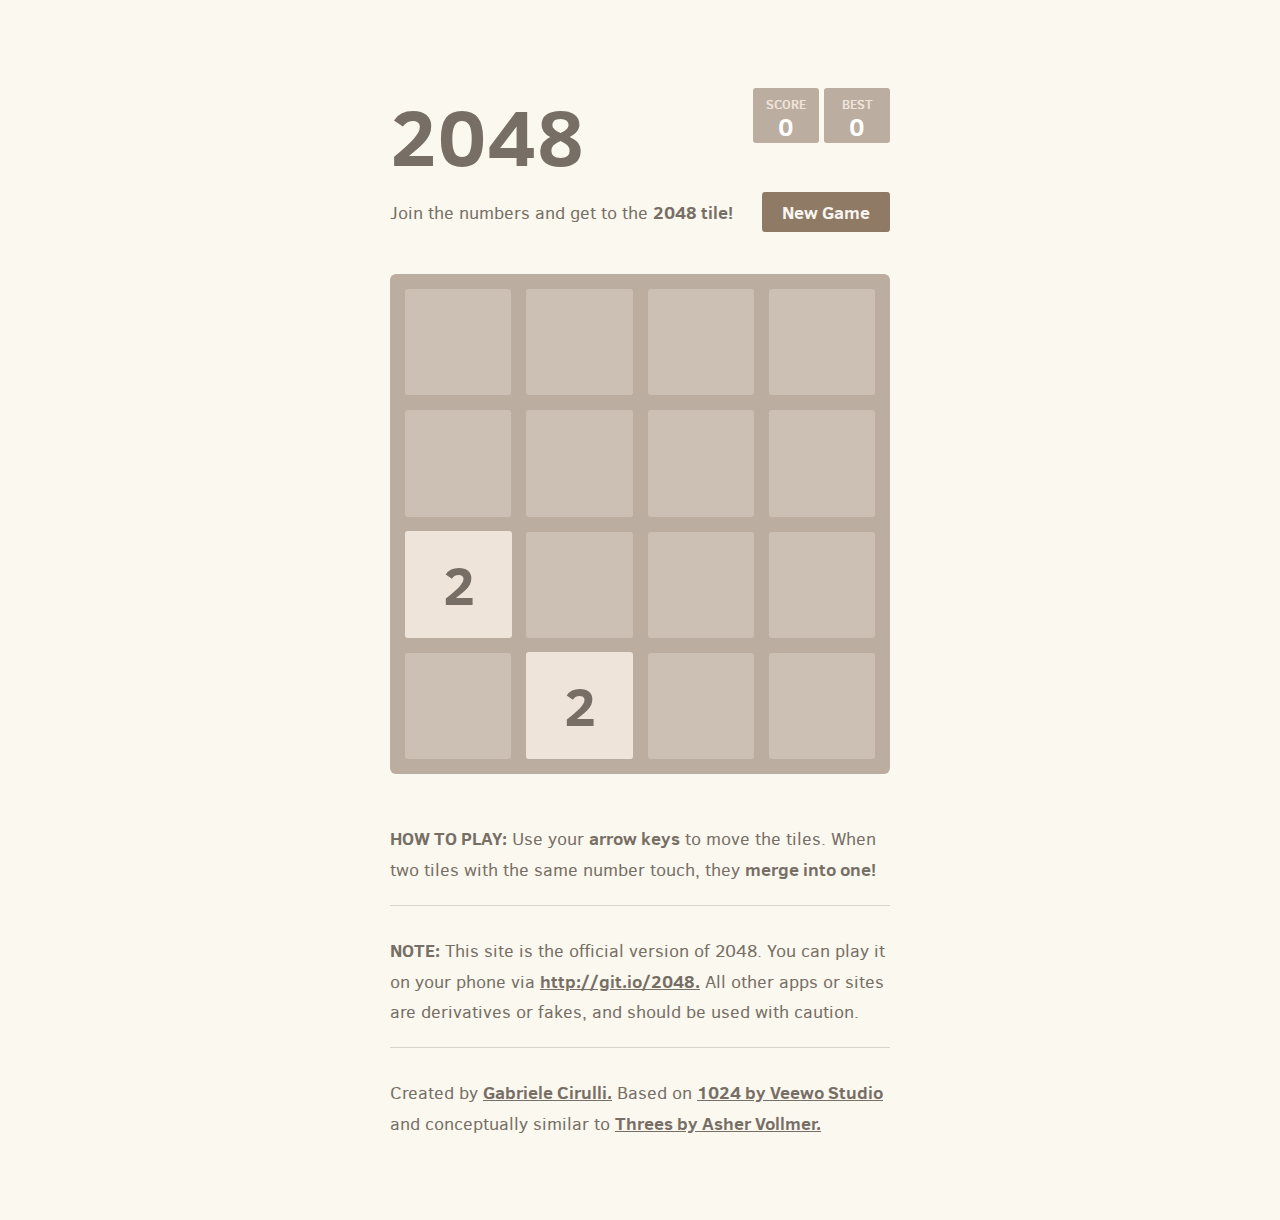
==== 2048.html @ 44112d47 "2048" ====
<!DOCTYPE html>
<html>
<head>
  <meta charset="utf-8">
  <title>2048</title>

  <link href="style/main.css" rel="stylesheet" type="text/css">
  <link rel="shortcut icon" href="favicon.ico">
  <link rel="apple-touch-icon" href="meta/apple-touch-icon.png">
  <link rel="apple-touch-startup-image" href="meta/apple-touch-startup-image-640x1096.png" media="(device-width: 320px) and (device-height: 568px) and (-webkit-device-pixel-ratio: 2)"> <!-- iPhone 5+ -->
  <link rel="apple-touch-startup-image" href="meta/apple-touch-startup-image-640x920.png"  media="(device-width: 320px) and (device-height: 480px) and (-webkit-device-pixel-ratio: 2)"> <!-- iPhone, retina -->
  <meta name="apple-mobile-web-app-capable" content="yes">
  <meta name="apple-mobile-web-app-status-bar-style" content="black">

  <meta name="HandheldFriendly" content="True">
  <meta name="MobileOptimized" content="320">
  <meta name="viewport" content="width=device-width, target-densitydpi=160dpi, initial-scale=1.0, maximum-scale=1, user-scalable=no, minimal-ui">
</head>
<body>
  <div class="container">
    <div class="heading">
      <h1 class="title">2048</h1>
      <div class="scores-container">
        <div class="score-container">0</div>
        <div class="best-container">0</div>
      </div>
    </div>

    <div class="above-game">
      <p class="game-intro">Join the numbers and get to the <strong>2048 tile!</strong></p>
      <a class="restart-button">New Game</a>
    </div>

    <div class="game-container">
      <div class="game-message">
        <p></p>
        <div class="lower">
	        <a class="keep-playing-button">Keep going</a>
          <a class="retry-button">Try again</a>
        </div>
      </div>

      <div class="grid-container">
        <div class="grid-row">
          <div class="grid-cell"></div>
          <div class="grid-cell"></div>
          <div class="grid-cell"></div>
          <div class="grid-cell"></div>
        </div>
        <div class="grid-row">
          <div class="grid-cell"></div>
          <div class="grid-cell"></div>
          <div class="grid-cell"></div>
          <div class="grid-cell"></div>
        </div>
        <div class="grid-row">
          <div class="grid-cell"></div>
          <div class="grid-cell"></div>
          <div class="grid-cell"></div>
          <div class="grid-cell"></div>
        </div>
        <div class="grid-row">
          <div class="grid-cell"></div>
          <div class="grid-cell"></div>
          <div class="grid-cell"></div>
          <div class="grid-cell"></div>
        </div>
      </div>

      <div class="tile-container">

      </div>
    </div>

    <p class="game-explanation">
      <strong class="important">How to play:</strong> Use your <strong>arrow keys</strong> to move the tiles. When two tiles with the same number touch, they <strong>merge into one!</strong>
    </p>
    <hr>
    <p>
    <strong class="important">Note:</strong> This site is the official version of 2048. You can play it on your phone via <a href="http://git.io/2048">http://git.io/2048.</a> All other apps or sites are derivatives or fakes, and should be used with caution.
    </p>
    <hr>
    <p>
    Created by <a href="http://gabrielecirulli.com" target="_blank">Gabriele Cirulli.</a> Based on <a href="https://itunes.apple.com/us/app/1024!/id823499224" target="_blank">1024 by Veewo Studio</a> and conceptually similar to <a href="http://asherv.com/threes/" target="_blank">Threes by Asher Vollmer.</a>
    </p>
  </div>

  <script src="js/bind_polyfill.js"></script>
  <script src="js/classlist_polyfill.js"></script>
  <script src="js/animframe_polyfill.js"></script>
  <script src="js/keyboard_input_manager.js"></script>
  <script src="js/html_actuator.js"></script>
  <script src="js/grid.js"></script>
  <script src="js/tile.js"></script>
  <script src="js/local_storage_manager.js"></script>
  <script src="js/game_manager.js"></script>
  <script src="js/application.js"></script>
</body>
</html>
---- style/main.css ----
@import url(fonts/clear-sans.css);
html, body {
  margin: 0;
  padding: 0;
  background: #faf8ef;
  color: #776e65;
  font-family: "Clear Sans", "Helvetica Neue", Arial, sans-serif;
  font-size: 18px; }

body {
  margin: 80px 0; }

.heading:after {
  content: "";
  display: block;
  clear: both; }

h1.title {
  font-size: 80px;
  font-weight: bold;
  margin: 0;
  display: block;
  float: left; }

@-webkit-keyframes move-up {
  0% {
    top: 25px;
    opacity: 1; }

  100% {
    top: -50px;
    opacity: 0; } }
@-moz-keyframes move-up {
  0% {
    top: 25px;
    opacity: 1; }

  100% {
    top: -50px;
    opacity: 0; } }
@keyframes move-up {
  0% {
    top: 25px;
    opacity: 1; }

  100% {
    top: -50px;
    opacity: 0; } }
.scores-container {
  float: right;
  text-align: right; }

.score-container, .best-container {
  position: relative;
  display: inline-block;
  background: #bbada0;
  padding: 15px 25px;
  font-size: 25px;
  height: 25px;
  line-height: 47px;
  font-weight: bold;
  border-radius: 3px;
  color: white;
  margin-top: 8px;
  text-align: center; }
  .score-container:after, .best-container:after {
    position: absolute;
    width: 100%;
    top: 10px;
    left: 0;
    text-transform: uppercase;
    font-size: 13px;
    line-height: 13px;
    text-align: center;
    color: #eee4da; }
  .score-container .score-addition, .best-container .score-addition {
    position: absolute;
    right: 30px;
    color: red;
    font-size: 25px;
    line-height: 25px;
    font-weight: bold;
    color: rgba(119, 110, 101, 0.9);
    z-index: 100;
    -webkit-animation: move-up 600ms ease-in;
    -moz-animation: move-up 600ms ease-in;
    animation: move-up 600ms ease-in;
    -webkit-animation-fill-mode: both;
    -moz-animation-fill-mode: both;
    animation-fill-mode: both; }

.score-container:after {
  content: "Score"; }

.best-container:after {
  content: "Best"; }

p {
  margin-top: 0;
  margin-bottom: 10px;
  line-height: 1.65; }

a {
  color: #776e65;
  font-weight: bold;
  text-decoration: underline;
  cursor: pointer; }

strong.important {
  text-transform: uppercase; }

hr {
  border: none;
  border-bottom: 1px solid #d8d4d0;
  margin-top: 20px;
  margin-bottom: 30px; }

.container {
  width: 500px;
  margin: 0 auto; }

@-webkit-keyframes fade-in {
  0% {
    opacity: 0; }

  100% {
    opacity: 1; } }
@-moz-keyframes fade-in {
  0% {
    opacity: 0; }

  100% {
    opacity: 1; } }
@keyframes fade-in {
  0% {
    opacity: 0; }

  100% {
    opacity: 1; } }
.game-container {
  margin-top: 40px;
  position: relative;
  padding: 15px;
  cursor: default;
  -webkit-touch-callout: none;
  -ms-touch-callout: none;
  -webkit-user-select: none;
  -moz-user-select: none;
  -ms-user-select: none;
  -ms-touch-action: none;
  touch-action: none;
  background: #bbada0;
  border-radius: 6px;
  width: 500px;
  height: 500px;
  -webkit-box-sizing: border-box;
  -moz-box-sizing: border-box;
  box-sizing: border-box; }
  .game-container .game-message {
    display: none;
    position: absolute;
    top: 0;
    right: 0;
    bottom: 0;
    left: 0;
    background: rgba(238, 228, 218, 0.5);
    z-index: 100;
    text-align: center;
    -webkit-animation: fade-in 800ms ease 1200ms;
    -moz-animation: fade-in 800ms ease 1200ms;
    animation: fade-in 800ms ease 1200ms;
    -webkit-animation-fill-mode: both;
    -moz-animation-fill-mode: both;
    animation-fill-mode: both; }
    .game-container .game-message p {
      font-size: 60px;
      font-weight: bold;
      height: 60px;
      line-height: 60px;
      margin-top: 222px; }
    .game-container .game-message .lower {
      display: block;
      margin-top: 59px; }
    .game-container .game-message a {
      display: inline-block;
      background: #8f7a66;
      border-radius: 3px;
      padding: 0 20px;
      text-decoration: none;
      color: #f9f6f2;
      height: 40px;
      line-height: 42px;
      margin-left: 9px; }
      .game-container .game-message a.keep-playing-button {
        display: none; }
    .game-container .game-message.game-won {
      background: rgba(237, 194, 46, 0.5);
      color: #f9f6f2; }
      .game-container .game-message.game-won a.keep-playing-button {
        display: inline-block; }
    .game-container .game-message.game-won, .game-container .game-message.game-over {
      display: block; }

.grid-container {
  position: absolute;
  z-index: 1; }

.grid-row {
  margin-bottom: 15px; }
  .grid-row:last-child {
    margin-bottom: 0; }
  .grid-row:after {
    content: "";
    display: block;
    clear: both; }

.grid-cell {
  width: 106.25px;
  height: 106.25px;
  margin-right: 15px;
  float: left;
  border-radius: 3px;
  background: rgba(238, 228, 218, 0.35); }
  .grid-cell:last-child {
    margin-right: 0; }

.tile-container {
  position: absolute;
  z-index: 2; }

.tile, .tile .tile-inner {
  width: 107px;
  height: 107px;
  line-height: 107px; }
.tile.tile-position-1-1 {
  -webkit-transform: translate(0px, 0px);
  -moz-transform: translate(0px, 0px);
  transform: translate(0px, 0px); }
.tile.tile-position-1-2 {
  -webkit-transform: translate(0px, 121px);
  -moz-transform: translate(0px, 121px);
  transform: translate(0px, 121px); }
.tile.tile-position-1-3 {
  -webkit-transform: translate(0px, 242px);
  -moz-transform: translate(0px, 242px);
  transform: translate(0px, 242px); }
.tile.tile-position-1-4 {
  -webkit-transform: translate(0px, 363px);
  -moz-transform: translate(0px, 363px);
  transform: translate(0px, 363px); }
.tile.tile-position-2-1 {
  -webkit-transform: translate(121px, 0px);
  -moz-transform: translate(121px, 0px);
  transform: translate(121px, 0px); }
.tile.tile-position-2-2 {
  -webkit-transform: translate(121px, 121px);
  -moz-transform: translate(121px, 121px);
  transform: translate(121px, 121px); }
.tile.tile-position-2-3 {
  -webkit-transform: translate(121px, 242px);
  -moz-transform: translate(121px, 242px);
  transform: translate(121px, 242px); }
.tile.tile-position-2-4 {
  -webkit-transform: translate(121px, 363px);
  -moz-transform: translate(121px, 363px);
  transform: translate(121px, 363px); }
.tile.tile-position-3-1 {
  -webkit-transform: translate(242px, 0px);
  -moz-transform: translate(242px, 0px);
  transform: translate(242px, 0px); }
.tile.tile-position-3-2 {
  -webkit-transform: translate(242px, 121px);
  -moz-transform: translate(242px, 121px);
  transform: translate(242px, 121px); }
.tile.tile-position-3-3 {
  -webkit-transform: translate(242px, 242px);
  -moz-transform: translate(242px, 242px);
  transform: translate(242px, 242px); }
.tile.tile-position-3-4 {
  -webkit-transform: translate(242px, 363px);
  -moz-transform: translate(242px, 363px);
  transform: translate(242px, 363px); }
.tile.tile-position-4-1 {
  -webkit-transform: translate(363px, 0px);
  -moz-transform: translate(363px, 0px);
  transform: translate(363px, 0px); }
.tile.tile-position-4-2 {
  -webkit-transform: translate(363px, 121px);
  -moz-transform: translate(363px, 121px);
  transform: translate(363px, 121px); }
.tile.tile-position-4-3 {
  -webkit-transform: translate(363px, 242px);
  -moz-transform: translate(363px, 242px);
  transform: translate(363px, 242px); }
.tile.tile-position-4-4 {
  -webkit-transform: translate(363px, 363px);
  -moz-transform: translate(363px, 363px);
  transform: translate(363px, 363px); }

.tile {
  position: absolute;
  -webkit-transition: 100ms ease-in-out;
  -moz-transition: 100ms ease-in-out;
  transition: 100ms ease-in-out;
  -webkit-transition-property: -webkit-transform;
  -moz-transition-property: -moz-transform;
  transition-property: transform; }
  .tile .tile-inner {
    border-radius: 3px;
    background: #eee4da;
    text-align: center;
    font-weight: bold;
    z-index: 10;
    font-size: 55px; }
  .tile.tile-2 .tile-inner {
    background: #eee4da;
    box-shadow: 0 0 30px 10px rgba(243, 215, 116, 0), inset 0 0 0 1px rgba(255, 255, 255, 0); }
  .tile.tile-4 .tile-inner {
    background: #ede0c8;
    box-shadow: 0 0 30px 10px rgba(243, 215, 116, 0), inset 0 0 0 1px rgba(255, 255, 255, 0); }
  .tile.tile-8 .tile-inner {
    color: #f9f6f2;
    background: #f2b179; }
  .tile.tile-16 .tile-inner {
    color: #f9f6f2;
    background: #f59563; }
  .tile.tile-32 .tile-inner {
    color: #f9f6f2;
    background: #f67c5f; }
  .tile.tile-64 .tile-inner {
    color: #f9f6f2;
    background: #f65e3b; }
  .tile.tile-128 .tile-inner {
    color: #f9f6f2;
    background: #edcf72;
    box-shadow: 0 0 30px 10px rgba(243, 215, 116, 0.2381), inset 0 0 0 1px rgba(255, 255, 255, 0.14286);
    font-size: 45px; }
    @media screen and (max-width: 520px) {
      .tile.tile-128 .tile-inner {
        font-size: 25px; } }
  .tile.tile-256 .tile-inner {
    color: #f9f6f2;
    background: #edcc61;
    box-shadow: 0 0 30px 10px rgba(243, 215, 116, 0.31746), inset 0 0 0 1px rgba(255, 255, 255, 0.19048);
    font-size: 45px; }
    @media screen and (max-width: 520px) {
      .tile.tile-256 .tile-inner {
        font-size: 25px; } }
  .tile.tile-512 .tile-inner {
    color: #f9f6f2;
    background: #edc850;
    box-shadow: 0 0 30px 10px rgba(243, 215, 116, 0.39683), inset 0 0 0 1px rgba(255, 255, 255, 0.2381);
    font-size: 45px; }
    @media screen and (max-width: 520px) {
      .tile.tile-512 .tile-inner {
        font-size: 25px; } }
  .tile.tile-1024 .tile-inner {
    color: #f9f6f2;
    background: #edc53f;
    box-shadow: 0 0 30px 10px rgba(243, 215, 116, 0.47619), inset 0 0 0 1px rgba(255, 255, 255, 0.28571);
    font-size: 35px; }
    @media screen and (max-width: 520px) {
      .tile.tile-1024 .tile-inner {
        font-size: 15px; } }
  .tile.tile-2048 .tile-inner {
    color: #f9f6f2;
    background: #edc22e;
    box-shadow: 0 0 30px 10px rgba(243, 215, 116, 0.55556), inset 0 0 0 1px rgba(255, 255, 255, 0.33333);
    font-size: 35px; }
    @media screen and (max-width: 520px) {
      .tile.tile-2048 .tile-inner {
        font-size: 15px; } }
  .tile.tile-super .tile-inner {
    color: #f9f6f2;
    background: #3c3a32;
    font-size: 30px; }
    @media screen and (max-width: 520px) {
      .tile.tile-super .tile-inner {
        font-size: 10px; } }

@-webkit-keyframes appear {
  0% {
    opacity: 0;
    -webkit-transform: scale(0);
    -moz-transform: scale(0);
    transform: scale(0); }

  100% {
    opacity: 1;
    -webkit-transform: scale(1);
    -moz-transform: scale(1);
    transform: scale(1); } }
@-moz-keyframes appear {
  0% {
    opacity: 0;
    -webkit-transform: scale(0);
    -moz-transform: scale(0);
    transform: scale(0); }

  100% {
    opacity: 1;
    -webkit-transform: scale(1);
    -moz-transform: scale(1);
    transform: scale(1); } }
@keyframes appear {
  0% {
    opacity: 0;
    -webkit-transform: scale(0);
    -moz-transform: scale(0);
    transform: scale(0); }

  100% {
    opacity: 1;
    -webkit-transform: scale(1);
    -moz-transform: scale(1);
    transform: scale(1); } }
.tile-new .tile-inner {
  -webkit-animation: appear 200ms ease 100ms;
  -moz-animation: appear 200ms ease 100ms;
  animation: appear 200ms ease 100ms;
  -webkit-animation-fill-mode: backwards;
  -moz-animation-fill-mode: backwards;
  animation-fill-mode: backwards; }

@-webkit-keyframes pop {
  0% {
    -webkit-transform: scale(0);
    -moz-transform: scale(0);
    transform: scale(0); }

  50% {
    -webkit-transform: scale(1.2);
    -moz-transform: scale(1.2);
    transform: scale(1.2); }

  100% {
    -webkit-transform: scale(1);
    -moz-transform: scale(1);
    transform: scale(1); } }
@-moz-keyframes pop {
  0% {
    -webkit-transform: scale(0);
    -moz-transform: scale(0);
    transform: scale(0); }

  50% {
    -webkit-transform: scale(1.2);
    -moz-transform: scale(1.2);
    transform: scale(1.2); }

  100% {
    -webkit-transform: scale(1);
    -moz-transform: scale(1);
    transform: scale(1); } }
@keyframes pop {
  0% {
    -webkit-transform: scale(0);
    -moz-transform: scale(0);
    transform: scale(0); }

  50% {
    -webkit-transform: scale(1.2);
    -moz-transform: scale(1.2);
    transform: scale(1.2); }

  100% {
    -webkit-transform: scale(1);
    -moz-transform: scale(1);
    transform: scale(1); } }
.tile-merged .tile-inner {
  z-index: 20;
  -webkit-animation: pop 200ms ease 100ms;
  -moz-animation: pop 200ms ease 100ms;
  animation: pop 200ms ease 100ms;
  -webkit-animation-fill-mode: backwards;
  -moz-animation-fill-mode: backwards;
  animation-fill-mode: backwards; }

.above-game:after {
  content: "";
  display: block;
  clear: both; }

.game-intro {
  float: left;
  line-height: 42px;
  margin-bottom: 0; }

.restart-button {
  display: inline-block;
  background: #8f7a66;
  border-radius: 3px;
  padding: 0 20px;
  text-decoration: none;
  color: #f9f6f2;
  height: 40px;
  line-height: 42px;
  display: block;
  text-align: center;
  float: right; }

.game-explanation {
  margin-top: 50px; }

@media screen and (max-width: 520px) {
  html, body {
    font-size: 15px; }

  body {
    margin: 20px 0;
    padding: 0 20px; }

  h1.title {
    font-size: 27px;
    margin-top: 15px; }

  .container {
    width: 280px;
    margin: 0 auto; }

  .score-container, .best-container {
    margin-top: 0;
    padding: 15px 10px;
    min-width: 40px; }

  .heading {
    margin-bottom: 10px; }

  .game-intro {
    width: 55%;
    display: block;
    box-sizing: border-box;
    line-height: 1.65; }

  .restart-button {
    width: 42%;
    padding: 0;
    display: block;
    box-sizing: border-box;
    margin-top: 2px; }

  .game-container {
    margin-top: 17px;
    position: relative;
    padding: 10px;
    cursor: default;
    -webkit-touch-callout: none;
    -ms-touch-callout: none;
    -webkit-user-select: none;
    -moz-user-select: none;
    -ms-user-select: none;
    -ms-touch-action: none;
    touch-action: none;
    background: #bbada0;
    border-radius: 6px;
    width: 280px;
    height: 280px;
    -webkit-box-sizing: border-box;
    -moz-box-sizing: border-box;
    box-sizing: border-box; }
    .game-container .game-message {
      display: none;
      position: absolute;
      top: 0;
      right: 0;
      bottom: 0;
      left: 0;
      background: rgba(238, 228, 218, 0.5);
      z-index: 100;
      text-align: center;
      -webkit-animation: fade-in 800ms ease 1200ms;
      -moz-animation: fade-in 800ms ease 1200ms;
      animation: fade-in 800ms ease 1200ms;
      -webkit-animation-fill-mode: both;
      -moz-animation-fill-mode: both;
      animation-fill-mode: both; }
      .game-container .game-message p {
        font-size: 60px;
        font-weight: bold;
        height: 60px;
        line-height: 60px;
        margin-top: 222px; }
      .game-container .game-message .lower {
        display: block;
        margin-top: 59px; }
      .game-container .game-message a {
        display: inline-block;
        background: #8f7a66;
        border-radius: 3px;
        padding: 0 20px;
        text-decoration: none;
        color: #f9f6f2;
        height: 40px;
        line-height: 42px;
        margin-left: 9px; }
        .game-container .game-message a.keep-playing-button {
          display: none; }
      .game-container .game-message.game-won {
        background: rgba(237, 194, 46, 0.5);
        color: #f9f6f2; }
        .game-container .game-message.game-won a.keep-playing-button {
          display: inline-block; }
      .game-container .game-message.game-won, .game-container .game-message.game-over {
        display: block; }

  .grid-container {
    position: absolute;
    z-index: 1; }

  .grid-row {
    margin-bottom: 10px; }
    .grid-row:last-child {
      margin-bottom: 0; }
    .grid-row:after {
      content: "";
      display: block;
      clear: both; }

  .grid-cell {
    width: 57.5px;
    height: 57.5px;
    margin-right: 10px;
    float: left;
    border-radius: 3px;
    background: rgba(238, 228, 218, 0.35); }
    .grid-cell:last-child {
      margin-right: 0; }

  .tile-container {
    position: absolute;
    z-index: 2; }

  .tile, .tile .tile-inner {
    width: 58px;
    height: 58px;
    line-height: 58px; }
  .tile.tile-position-1-1 {
    -webkit-transform: translate(0px, 0px);
    -moz-transform: translate(0px, 0px);
    transform: translate(0px, 0px); }
  .tile.tile-position-1-2 {
    -webkit-transform: translate(0px, 67px);
    -moz-transform: translate(0px, 67px);
    transform: translate(0px, 67px); }
  .tile.tile-position-1-3 {
    -webkit-transform: translate(0px, 135px);
    -moz-transform: translate(0px, 135px);
    transform: translate(0px, 135px); }
  .tile.tile-position-1-4 {
    -webkit-transform: translate(0px, 202px);
    -moz-transform: translate(0px, 202px);
    transform: translate(0px, 202px); }
  .tile.tile-position-2-1 {
    -webkit-transform: translate(67px, 0px);
    -moz-transform: translate(67px, 0px);
    transform: translate(67px, 0px); }
  .tile.tile-position-2-2 {
    -webkit-transform: translate(67px, 67px);
    -moz-transform: translate(67px, 67px);
    transform: translate(67px, 67px); }
  .tile.tile-position-2-3 {
    -webkit-transform: translate(67px, 135px);
    -moz-transform: translate(67px, 135px);
    transform: translate(67px, 135px); }
  .tile.tile-position-2-4 {
    -webkit-transform: translate(67px, 202px);
    -moz-transform: translate(67px, 202px);
    transform: translate(67px, 202px); }
  .tile.tile-position-3-1 {
    -webkit-transform: translate(135px, 0px);
    -moz-transform: translate(135px, 0px);
    transform: translate(135px, 0px); }
  .tile.tile-position-3-2 {
    -webkit-transform: translate(135px, 67px);
    -moz-transform: translate(135px, 67px);
    transform: translate(135px, 67px); }
  .tile.tile-position-3-3 {
    -webkit-transform: translate(135px, 135px);
    -moz-transform: translate(135px, 135px);
    transform: translate(135px, 135px); }
  .tile.tile-position-3-4 {
    -webkit-transform: translate(135px, 202px);
    -moz-transform: translate(135px, 202px);
    transform: translate(135px, 202px); }
  .tile.tile-position-4-1 {
    -webkit-transform: translate(202px, 0px);
    -moz-transform: translate(202px, 0px);
    transform: translate(202px, 0px); }
  .tile.tile-position-4-2 {
    -webkit-transform: translate(202px, 67px);
    -moz-transform: translate(202px, 67px);
    transform: translate(202px, 67px); }
  .tile.tile-position-4-3 {
    -webkit-transform: translate(202px, 135px);
    -moz-transform: translate(202px, 135px);
    transform: translate(202px, 135px); }
  .tile.tile-position-4-4 {
    -webkit-transform: translate(202px, 202px);
    -moz-transform: translate(202px, 202px);
    transform: translate(202px, 202px); }

  .tile .tile-inner {
    font-size: 35px; }

  .game-message p {
    font-size: 30px !important;
    height: 30px !important;
    line-height: 30px !important;
    margin-top: 90px !important; }
  .game-message .lower {
    margin-top: 30px !important; } }
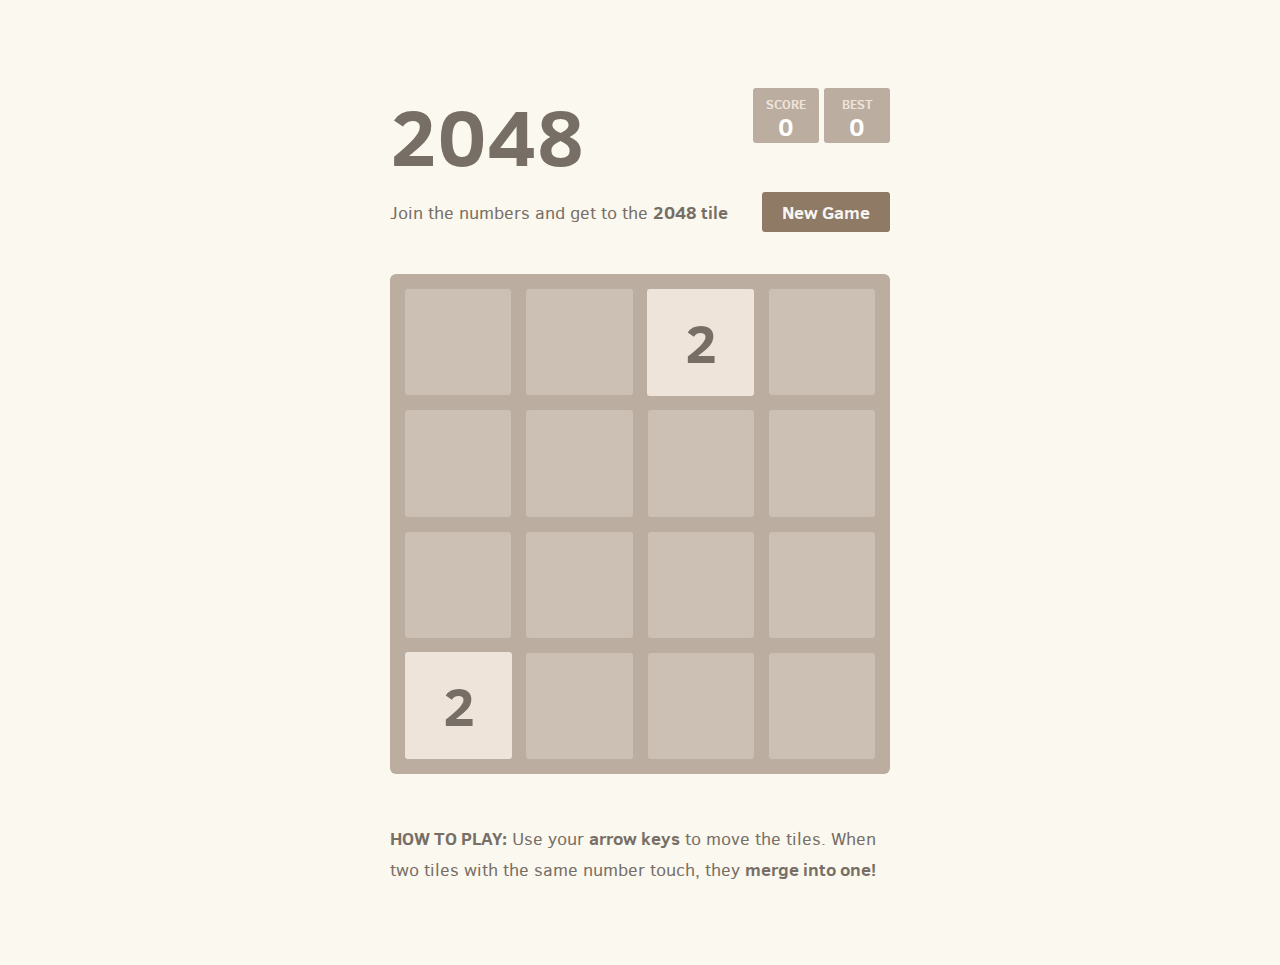
==== commit 002f245a: "tweak" ====
--- a/2048.html
+++ b/2048.html
@@ -27,7 +27,7 @@
     </div>
 
     <div class="above-game">
-      <p class="game-intro">Join the numbers and get to the <strong>2048 tile!</strong></p>
+      <p class="game-intro">Join the numbers and get to the <strong>2048 tile</strong></p>
       <a class="restart-button">New Game</a>
     </div>
 
@@ -75,14 +75,7 @@
     <p class="game-explanation">
       <strong class="important">How to play:</strong> Use your <strong>arrow keys</strong> to move the tiles. When two tiles with the same number touch, they <strong>merge into one!</strong>
     </p>
-    <hr>
-    <p>
-    <strong class="important">Note:</strong> This site is the official version of 2048. You can play it on your phone via <a href="http://git.io/2048">http://git.io/2048.</a> All other apps or sites are derivatives or fakes, and should be used with caution.
-    </p>
-    <hr>
-    <p>
-    Created by <a href="http://gabrielecirulli.com" target="_blank">Gabriele Cirulli.</a> Based on <a href="https://itunes.apple.com/us/app/1024!/id823499224" target="_blank">1024 by Veewo Studio</a> and conceptually similar to <a href="http://asherv.com/threes/" target="_blank">Threes by Asher Vollmer.</a>
-    </p>
+    
   </div>
 
   <script src="js/bind_polyfill.js"></script>
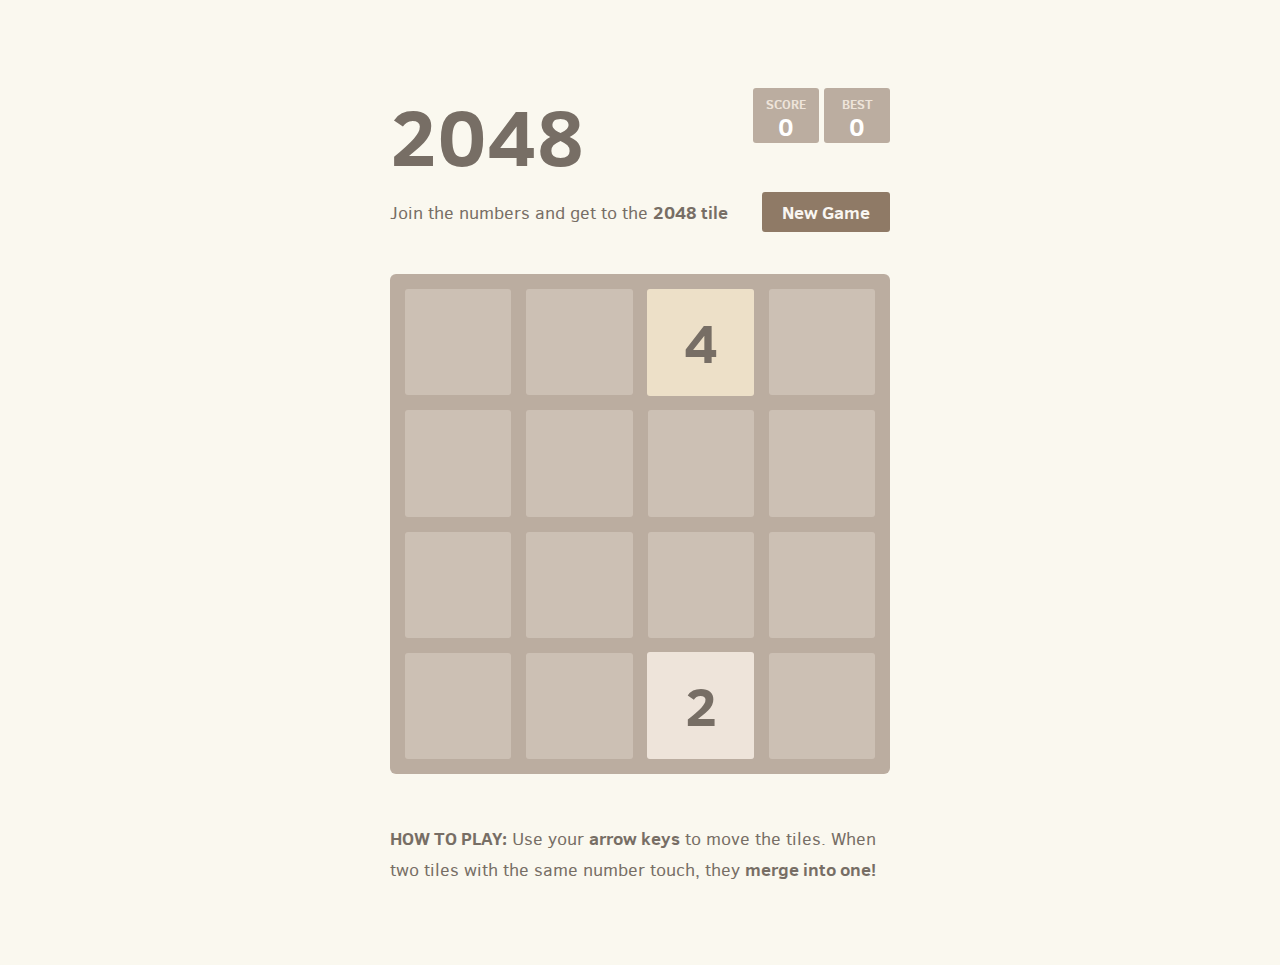
==== commit 105d0d19: "tweak" ====
--- a/2048.html
+++ b/2048.html
@@ -2,7 +2,7 @@
 <html>
 <head>
   <meta charset="utf-8">
-  <title>2048</title>
+  <title>2048 Clone</title>
 
   <link href="style/main.css" rel="stylesheet" type="text/css">
   <link rel="shortcut icon" href="favicon.ico">
